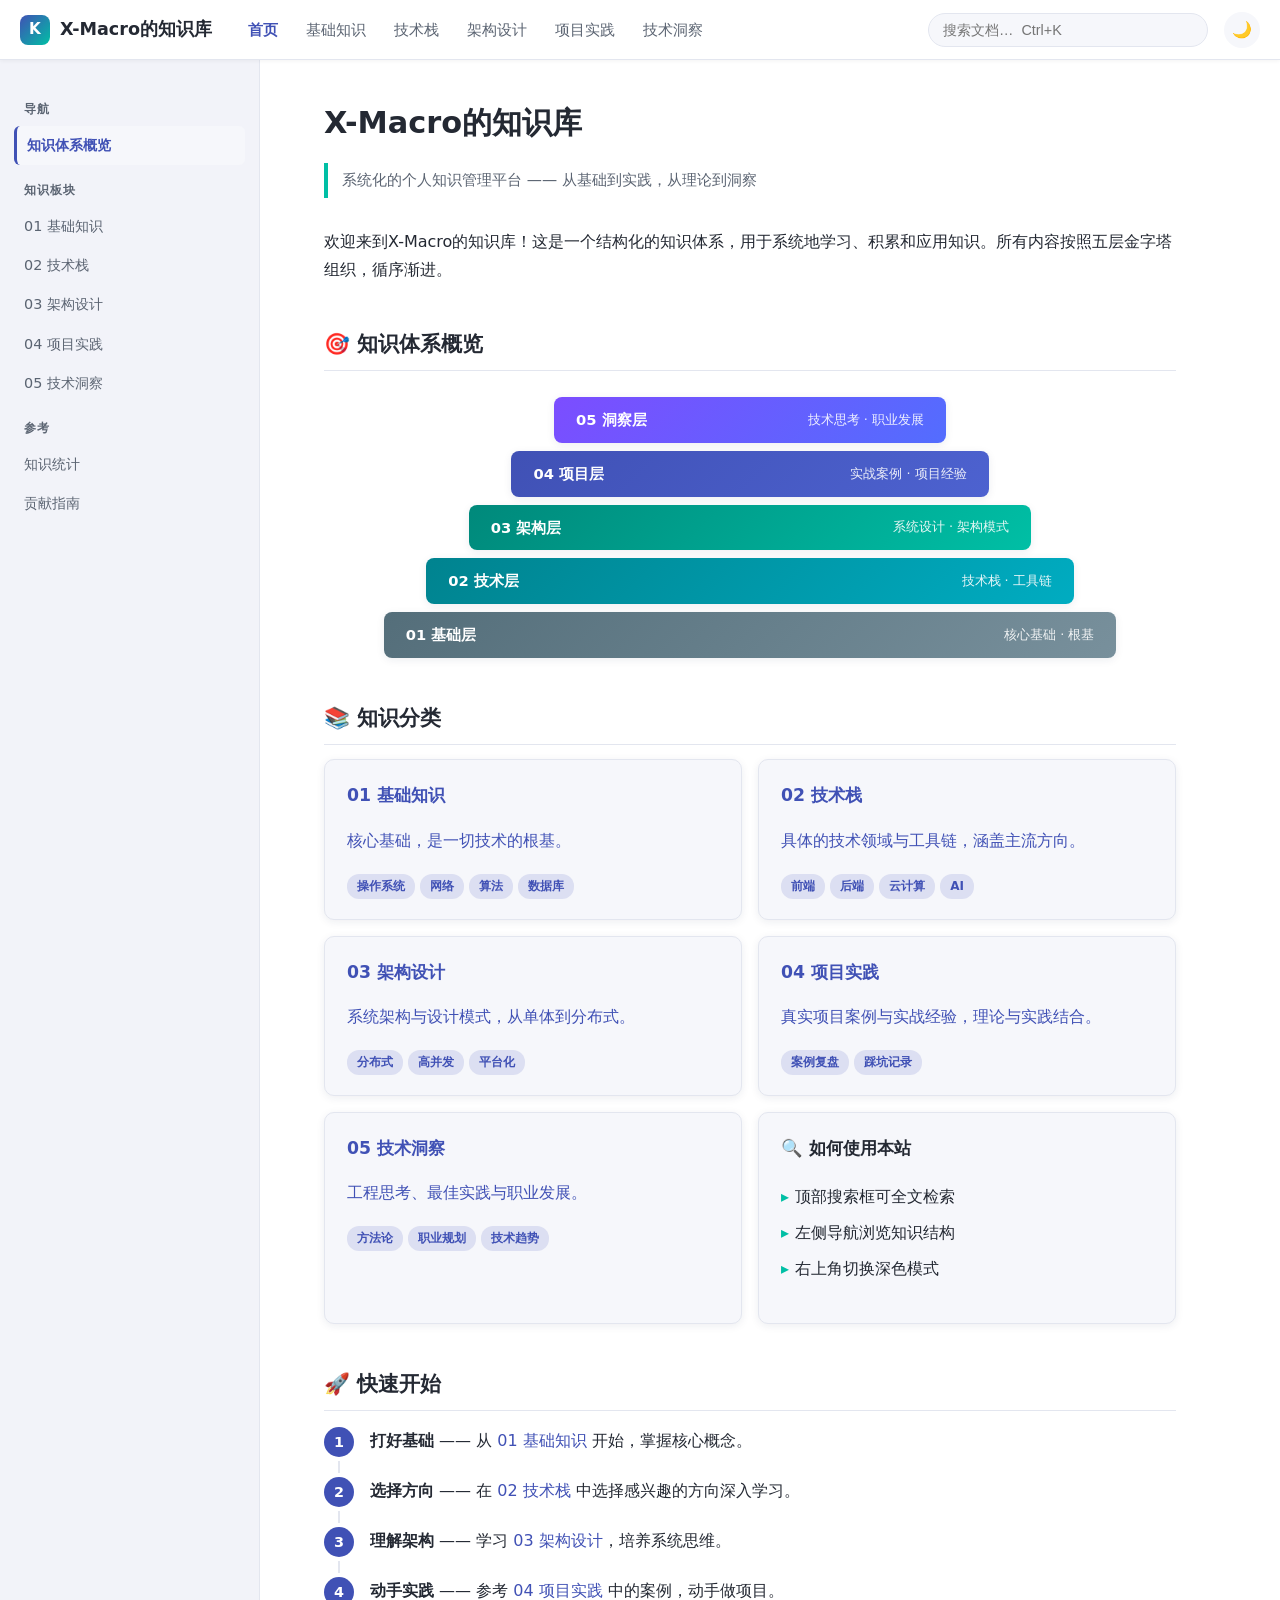
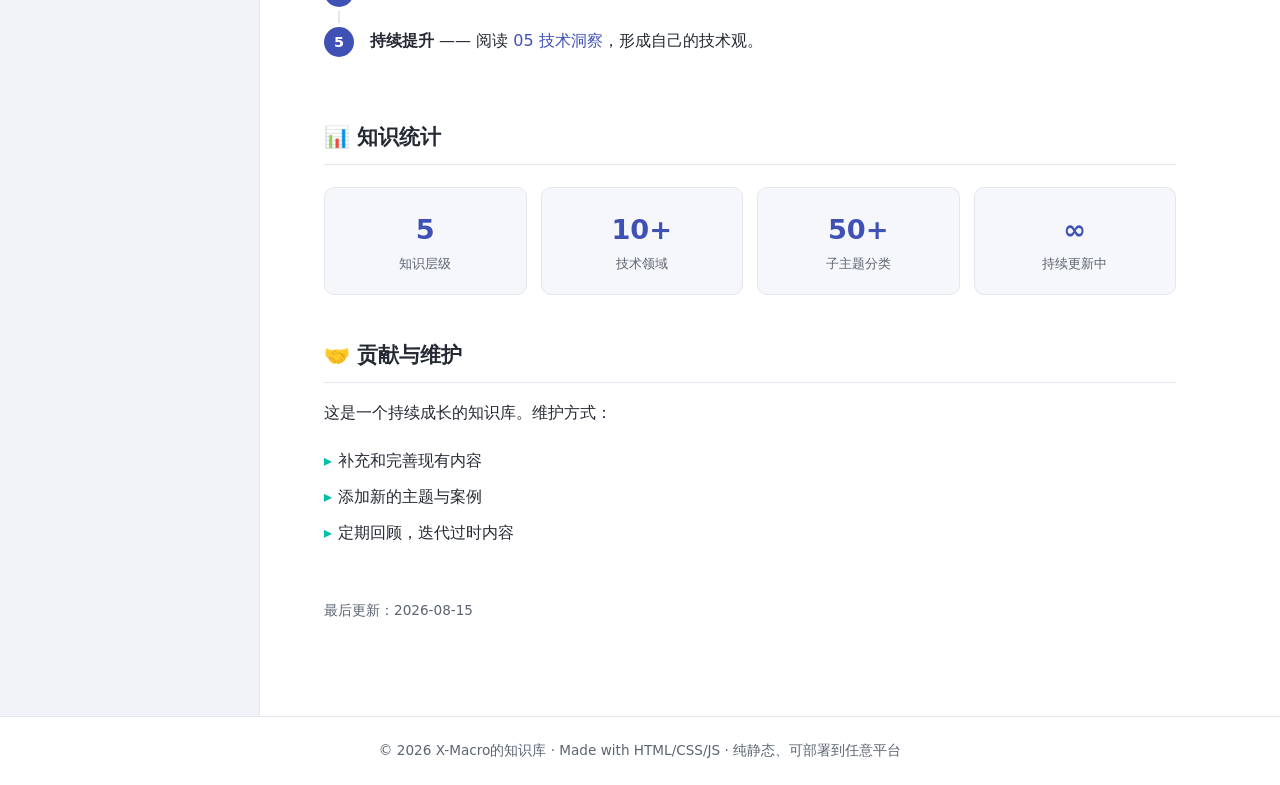
==== index.html @ ec2745c0 "chore: 更新站点名称为“X-Macro的知识库" ====
<!DOCTYPE html>
<html lang="zh-CN">
<head>
  <meta charset="UTF-8">
  <meta name="viewport" content="width=device-width, initial-scale=1.0">
  <title>X-Macro的知识库 · Knowledge OS</title>
  <link rel="stylesheet" href="css/style.css">
</head>
<body>
  <!-- 顶部导航 -->
  <header class="site-header">
    <a class="site-title" href="index.html"><span class="logo">K</span> X-Macro的知识库</a>
    <nav class="top-nav">
      <a href="index.html" class="active">首页</a>
      <a href="01-foundations.html">基础知识</a>
      <a href="02-technologies.html">技术栈</a>
      <a href="03-architecture.html">架构设计</a>
      <a href="04-projects.html">项目实践</a>
      <a href="05-insights.html">技术洞察</a>
    </nav>
    <div class="search-box">
      <input type="text" id="searchInput" placeholder="搜索文档…  Ctrl+K">
      <div class="search-results" id="searchResults"></div>
    </div>
    <button class="theme-toggle" id="themeToggle" onclick="toggleTheme()" title="切换深色模式">🌙</button>
  </header>

  <div class="layout">
    <!-- 左侧导航 -->
    <aside class="sidebar">
      <div class="nav-label">导航</div>
      <a href="index.html" class="active">知识体系概览</a>
      <div class="nav-label">知识板块</div>
      <a href="01-foundations.html">01 基础知识</a>
      <a href="02-technologies.html">02 技术栈</a>
      <a href="03-architecture.html">03 架构设计</a>
      <a href="04-projects.html">04 项目实践</a>
      <a href="05-insights.html">05 技术洞察</a>
      <div class="nav-label">参考</div>
      <a href="#stats">知识统计</a>
      <a href="#contrib">贡献指南</a>
    </aside>

    <!-- 内容区 -->
    <main class="content">
      <h1 class="page-title">X-Macro的知识库</h1>
      <p class="page-sub">系统化的个人知识管理平台 —— 从基础到实践，从理论到洞察</p>

      <p>欢迎来到X-Macro的知识库！这是一个结构化的知识体系，用于系统地学习、积累和应用知识。所有内容按照五层金字塔组织，循序渐进。</p>

      <h2 class="section">🎯 知识体系概览</h2>
      <div class="pyramid">
        <a class="py-1" href="05-insights.html"><span>05 洞察层</span><span class="p-desc">技术思考 · 职业发展</span></a>
        <a class="py-2" href="04-projects.html"><span>04 项目层</span><span class="p-desc">实战案例 · 项目经验</span></a>
        <a class="py-3" href="03-architecture.html"><span>03 架构层</span><span class="p-desc">系统设计 · 架构模式</span></a>
        <a class="py-4" href="02-technologies.html"><span>02 技术层</span><span class="p-desc">技术栈 · 工具链</span></a>
        <a class="py-5" href="01-foundations.html"><span>01 基础层</span><span class="p-desc">核心基础 · 根基</span></a>
      </div>

      <h2 class="section">📚 知识分类</h2>
      <div class="grid cols-2">
        <a class="card card-link" href="01-foundations.html">
          <h3>01 基础知识</h3>
          <p>核心基础，是一切技术的根基。</p>
          <span class="badge">操作系统</span> <span class="badge">网络</span> <span class="badge">算法</span> <span class="badge">数据库</span>
        </a>
        <a class="card card-link" href="02-technologies.html">
          <h3>02 技术栈</h3>
          <p>具体的技术领域与工具链，涵盖主流方向。</p>
          <span class="badge">前端</span> <span class="badge">后端</span> <span class="badge">云计算</span> <span class="badge">AI</span>
        </a>
        <a class="card card-link" href="03-architecture.html">
          <h3>03 架构设计</h3>
          <p>系统架构与设计模式，从单体到分布式。</p>
          <span class="badge">分布式</span> <span class="badge">高并发</span> <span class="badge">平台化</span>
        </a>
        <a class="card card-link" href="04-projects.html">
          <h3>04 项目实践</h3>
          <p>真实项目案例与实战经验，理论与实践结合。</p>
          <span class="badge">案例复盘</span> <span class="badge">踩坑记录</span>
        </a>
        <a class="card card-link" href="05-insights.html">
          <h3>05 技术洞察</h3>
          <p>工程思考、最佳实践与职业发展。</p>
          <span class="badge">方法论</span> <span class="badge">职业规划</span> <span class="badge">技术趋势</span>
        </a>
        <div class="card">
          <h3>🔍 如何使用本站</h3>
          <ul class="feature-list">
            <li>顶部搜索框可全文检索</li>
            <li>左侧导航浏览知识结构</li>
            <li>右上角切换深色模式</li>
          </ul>
        </div>
      </div>

      <h2 class="section">🚀 快速开始</h2>
      <ol class="steps">
        <li><strong>打好基础</strong> —— 从 <a href="01-foundations.html">01 基础知识</a> 开始，掌握核心概念。</li>
        <li><strong>选择方向</strong> —— 在 <a href="02-technologies.html">02 技术栈</a> 中选择感兴趣的方向深入学习。</li>
        <li><strong>理解架构</strong> —— 学习 <a href="03-architecture.html">03 架构设计</a>，培养系统思维。</li>
        <li><strong>动手实践</strong> —— 参考 <a href="04-projects.html">04 项目实践</a> 中的案例，动手做项目。</li>
        <li><strong>持续提升</strong> —— 阅读 <a href="05-insights.html">05 技术洞察</a>，形成自己的技术观。</li>
      </ol>

      <h2 class="section" id="stats">📊 知识统计</h2>
      <div class="stats">
        <div class="stat"><div class="num">5</div><div class="label">知识层级</div></div>
        <div class="stat"><div class="num">10+</div><div class="label">技术领域</div></div>
        <div class="stat"><div class="num">50+</div><div class="label">子主题分类</div></div>
        <div class="stat"><div class="num">∞</div><div class="label">持续更新中</div></div>
      </div>

      <h2 class="section" id="contrib">🤝 贡献与维护</h2>
      <p>这是一个持续成长的知识库。维护方式：</p>
      <ul class="feature-list">
        <li>补充和完善现有内容</li>
        <li>添加新的主题与案例</li>
        <li>定期回顾，迭代过时内容</li>
      </ul>

      <p style="margin-top:48px;color:var(--text-soft);font-size:0.85rem">最后更新：2026-08-15</p>
    </main>
  </div>

  <footer class="site-footer">© 2026 X-Macro的知识库 · Made with HTML/CSS/JS · 纯静态、可部署到任意平台</footer>
  <button class="back-top" id="backTop" onclick="scrollToTop()" title="返回顶部">↑</button>
  <script src="js/main.js"></script>
</body>
</html>
---- css/style.css ----
/* ============ 主题变量 ============ */
:root {
  --primary: #4051b5;
  --primary-light: #4d62d0;
  --accent: #00bfa5;
  --bg: #ffffff;
  --bg-alt: #f6f7fb;
  --bg-code: #eceef7;
  --text: #242933;
  --text-soft: #5b6472;
  --border: #e3e6ef;
  --card-shadow: 0 2px 8px rgba(30, 40, 80, 0.08);
  --header-bg: #ffffff;
  --sidebar-bg: #f2f3f9;
  --radius: 10px;
}

[data-theme="dark"] {
  --primary: #7c8cff;
  --primary-light: #94a1ff;
  --accent: #2ee6c8;
  --bg: #16181d;
  --bg-alt: #1c1f26;
  --bg-code: #242830;
  --text: #e4e7ee;
  --text-soft: #a3abba;
  --border: #2c313c;
  --card-shadow: 0 2px 10px rgba(0, 0, 0, 0.35);
  --header-bg: #1a1d24;
  --sidebar-bg: #14161b;
}

/* ============ 基础 ============ */
* { box-sizing: border-box; }
html { scroll-behavior: smooth; }
body {
  margin: 0;
  font-family: "Segoe UI", "PingFang SC", "Microsoft YaHei", system-ui, sans-serif;
  background: var(--bg);
  color: var(--text);
  line-height: 1.75;
  transition: background 0.25s, color 0.25s;
}
a { color: var(--primary); text-decoration: none; }
a:hover { color: var(--primary-light); }
code {
  font-family: Consolas, "JetBrains Mono", monospace;
  background: var(--bg-code);
  padding: 0.15em 0.4em;
  border-radius: 4px;
  font-size: 0.9em;
}

/* ============ 顶部导航栏 ============ */
.site-header {
  position: sticky;
  top: 0;
  z-index: 100;
  display: flex;
  align-items: center;
  gap: 16px;
  height: 60px;
  padding: 0 20px;
  background: var(--header-bg);
  border-bottom: 1px solid var(--border);
  box-shadow: 0 1px 4px rgba(0,0,0,0.05);
}
.site-title {
  display: flex;
  align-items: center;
  gap: 10px;
  font-weight: 700;
  font-size: 1.1rem;
  color: var(--text);
  white-space: nowrap;
}
.site-title .logo {
  width: 30px; height: 30px;
  display: grid; place-items: center;
  border-radius: 8px;
  background: linear-gradient(135deg, var(--primary), var(--accent));
  color: #fff; font-size: 0.95rem;
}
.top-nav { display: flex; gap: 4px; margin-left: 8px; overflow-x: auto; }
.top-nav a {
  padding: 6px 12px;
  border-radius: 6px;
  color: var(--text-soft);
  font-size: 0.92rem;
  white-space: nowrap;
}
.top-nav a:hover { background: var(--bg-alt); color: var(--text); }
.top-nav a.active { color: var(--primary); font-weight: 600; }

/* 搜索 */
.search-box { position: relative; margin-left: auto; width: min(280px, 32vw); }
.search-box input {
  width: 100%;
  padding: 8px 14px;
  border-radius: 20px;
  border: 1px solid var(--border);
  background: var(--bg-alt);
  color: var(--text);
  font-size: 0.9rem;
  outline: none;
  transition: border 0.2s;
}
.search-box input:focus { border-color: var(--primary); }
.search-results {
  position: absolute;
  top: calc(100% + 6px);
  right: 0;
  width: 130%;
  max-height: 320px;
  overflow-y: auto;
  background: var(--header-bg);
  border: 1px solid var(--border);
  border-radius: var(--radius);
  box-shadow: var(--card-shadow);
  display: none;
  z-index: 200;
}
.search-results.show { display: block; }
.search-results a {
  display: block;
  padding: 9px 14px;
  color: var(--text);
  font-size: 0.9rem;
  border-bottom: 1px solid var(--border);
}
.search-results a:last-child { border-bottom: none; }
.search-results a:hover { background: var(--bg-alt); }
.search-results .sr-desc { display: block; color: var(--text-soft); font-size: 0.8rem; }

/* 主题切换 */
.theme-toggle {
  border: none;
  background: var(--bg-alt);
  color: var(--text);
  width: 36px; height: 36px;
  border-radius: 50%;
  cursor: pointer;
  font-size: 1rem;
  flex: none;
  transition: transform 0.2s;
}
.theme-toggle:hover { transform: rotate(20deg); }

/* ============ 布局 ============ */
.layout { display: flex; min-height: calc(100vh - 60px); }
.sidebar {
  width: 260px;
  flex: none;
  padding: 24px 14px;
  background: var(--sidebar-bg);
  border-right: 1px solid var(--border);
  font-size: 0.9rem;
}
.sidebar .nav-label {
  font-weight: 700;
  color: var(--text-soft);
  font-size: 0.78rem;
  text-transform: uppercase;
  letter-spacing: 0.08em;
  padding: 14px 10px 6px;
}
.sidebar a {
  display: block;
  padding: 7px 10px;
  border-radius: 6px;
  color: var(--text-soft);
}
.sidebar a:hover { background: var(--bg-alt); color: var(--text); }
.sidebar a.active {
  color: var(--primary);
  background: var(--bg-alt);
  font-weight: 600;
  border-left: 3px solid var(--primary);
}
.content {
  flex: 1;
  min-width: 0;
  padding: 36px clamp(20px, 5vw, 64px) 80px;
  max-width: 980px;
}

/* ============ 内容元素 ============ */
.page-title { font-size: 1.9rem; margin: 0 0 6px; }
.page-sub {
  color: var(--text-soft);
  font-size: 0.95rem;
  border-left: 4px solid var(--accent);
  padding: 4px 0 4px 14px;
  margin: 14px 0 30px;
}
h2.section {
  font-size: 1.3rem;
  margin: 42px 0 14px;
  padding-bottom: 8px;
  border-bottom: 1px solid var(--border);
}
h3 { font-size: 1.08rem; margin: 26px 0 10px; }
.card {
  background: var(--bg-alt);
  border: 1px solid var(--border);
  border-radius: var(--radius);
  padding: 20px 22px;
  box-shadow: var(--card-shadow);
}
.card h3 { margin-top: 0; }
.card-link { display: block; transition: transform 0.15s, border-color 0.15s; }
.card-link:hover { transform: translateY(-3px); border-color: var(--primary); }

.grid { display: grid; gap: 16px; }
.grid.cols-2 { grid-template-columns: repeat(auto-fill, minmax(280px, 1fr)); }
.grid.cols-3 { grid-template-columns: repeat(auto-fill, minmax(220px, 1fr)); }

.badge {
  display: inline-block;
  padding: 2px 10px;
  border-radius: 12px;
  font-size: 0.75rem;
  font-weight: 600;
  background: color-mix(in srgb, var(--primary) 14%, transparent);
  color: var(--primary);
}
.badge.green { background: rgba(0, 200, 83, 0.14); color: #00a152; }
.badge.yellow { background: rgba(255, 196, 0, 0.16); color: #b28704; }
.badge.red { background: rgba(233, 60, 60, 0.13); color: #d32f2f; }

ul.feature-list { padding-left: 0; list-style: none; }
ul.feature-list li { padding: 4px 0; }
ul.feature-list li::before { content: "▸ "; color: var(--accent); font-weight: 700; }

/* 金字塔 */
.pyramid { display: flex; flex-direction: column; align-items: center; gap: 8px; margin: 26px 0; }
.pyramid a {
  display: flex;
  align-items: center;
  justify-content: space-between;
  gap: 18px;
  padding: 10px 22px;
  color: #fff;
  border-radius: 8px;
  font-weight: 600;
  font-size: 0.92rem;
  box-shadow: var(--card-shadow);
  transition: transform 0.15s, filter 0.15s;
}
.pyramid a:hover { transform: scale(1.03); color: #fff; filter: brightness(1.08); }
.pyramid a .p-desc { font-weight: 400; font-size: 0.8rem; opacity: 0.9; }
.py-1 { width: 46%; background: linear-gradient(135deg, #7c4dff, #536dfe); }
.py-2 { width: 56%; background: linear-gradient(135deg, #4051b5, #4d62d0); }
.py-3 { width: 66%; background: linear-gradient(135deg, #00897b, #00bfa5); }
.py-4 { width: 76%; background: linear-gradient(135deg, #00838f, #00acc1); }
.py-5 { width: 86%; background: linear-gradient(135deg, #546e7a, #78909c); }

/* 统计 */
.stats { display: grid; grid-template-columns: repeat(auto-fit, minmax(140px, 1fr)); gap: 14px; margin: 22px 0; }
.stat {
  text-align: center;
  padding: 18px 10px;
  border-radius: var(--radius);
  background: var(--bg-alt);
  border: 1px solid var(--border);
}
.stat .num { font-size: 1.7rem; font-weight: 800; color: var(--primary); }
.stat .label { font-size: 0.82rem; color: var(--text-soft); }

/* 步骤 */
.steps { counter-reset: step; padding-left: 0; list-style: none; }
.steps li {
  counter-increment: step;
  position: relative;
  padding: 0 0 22px 46px;
}
.steps li::before {
  content: counter(step);
  position: absolute; left: 0; top: 0;
  width: 30px; height: 30px;
  display: grid; place-items: center;
  border-radius: 50%;
  background: var(--primary);
  color: #fff;
  font-weight: 700;
  font-size: 0.9rem;
}
.steps li::after {
  content: "";
  position: absolute; left: 14px; top: 34px; bottom: 4px;
  width: 2px; background: var(--border);
}
.steps li:last-child::after { display: none; }

/* 表格 */
table { width: 100%; border-collapse: collapse; font-size: 0.9rem; }
th, td { padding: 10px 12px; border: 1px solid var(--border); text-align: left; }
th { background: var(--bg-alt); }

/* 页脚 */
.site-footer {
  border-top: 1px solid var(--border);
  padding: 22px;
  text-align: center;
  color: var(--text-soft);
  font-size: 0.85rem;
}

/* 返回顶部 */
.back-top {
  position: fixed;
  right: 22px; bottom: 26px;
  width: 42px; height: 42px;
  border: none;
  border-radius: 50%;
  background: var(--primary);
  color: #fff;
  font-size: 1.1rem;
  cursor: pointer;
  box-shadow: var(--card-shadow);
  opacity: 0;
  pointer-events: none;
  transition: opacity 0.25s;
  z-index: 90;
}
.back-top.show { opacity: 1; pointer-events: auto; }

/* 响应式 */
@media (max-width: 900px) {
  .sidebar { display: none; }
  .search-box { width: 160px; }
  .top-nav { display: none; }
  .page-title { font-size: 1.5rem; }
}
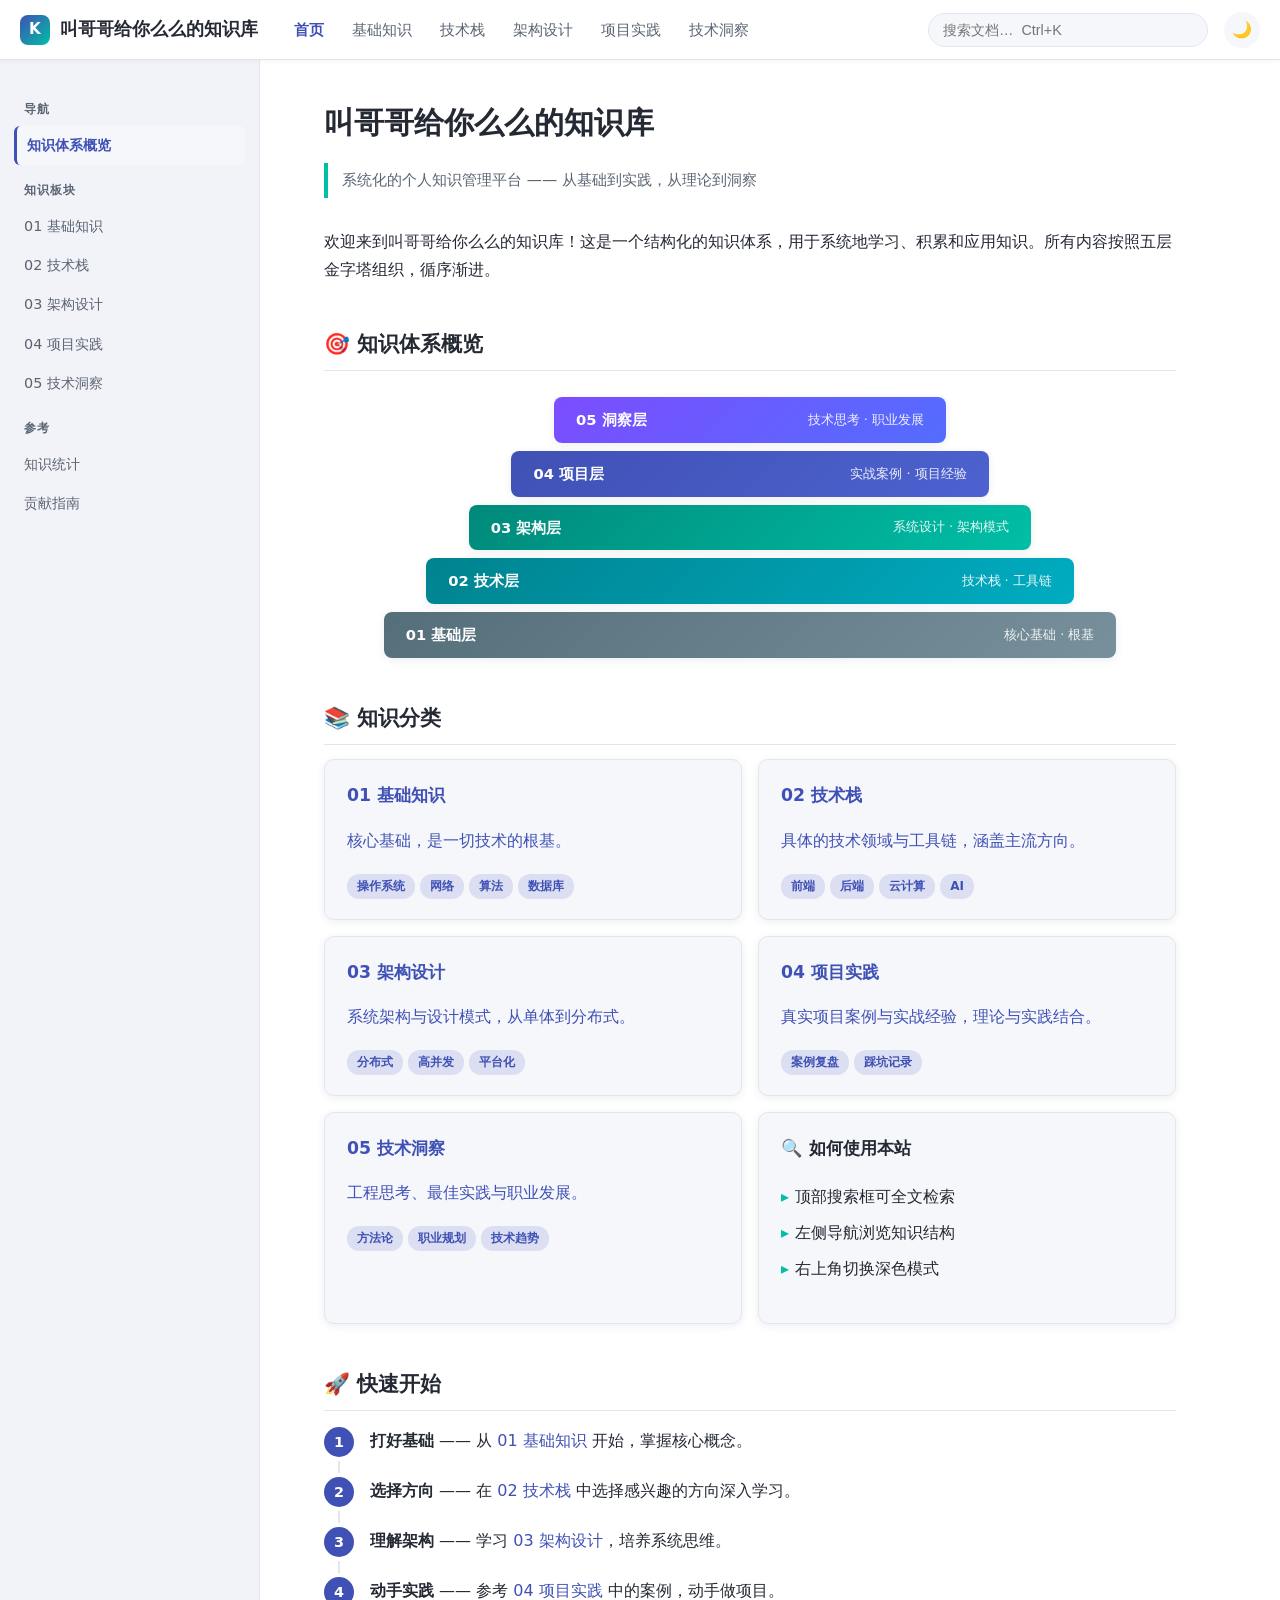
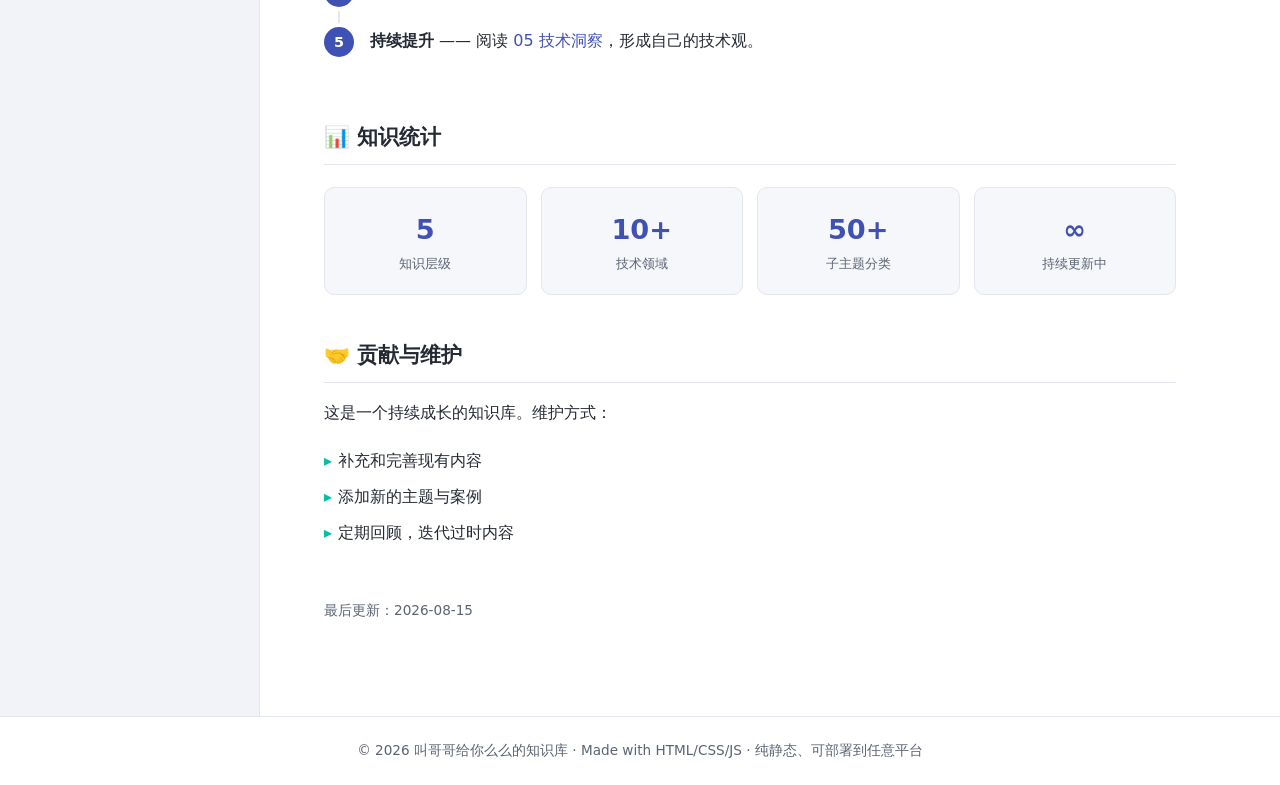
==== commit 413752b1: "docs: 统一全站名称为「叫哥哥给你么么的知识库」" ====
--- a/index.html
+++ b/index.html
@@ -3,13 +3,13 @@
 <head>
   <meta charset="UTF-8">
   <meta name="viewport" content="width=device-width, initial-scale=1.0">
-  <title>X-Macro的知识库 · Knowledge OS</title>
+  <title>叫哥哥给你么么的知识库 · Knowledge OS</title>
   <link rel="stylesheet" href="css/style.css">
 </head>
 <body>
   <!-- 顶部导航 -->
   <header class="site-header">
-    <a class="site-title" href="index.html"><span class="logo">K</span> X-Macro的知识库</a>
+    <a class="site-title" href="index.html"><span class="logo">K</span> 叫哥哥给你么么的知识库</a>
     <nav class="top-nav">
       <a href="index.html" class="active">首页</a>
       <a href="01-foundations.html">基础知识</a>
@@ -43,10 +43,10 @@
 
     <!-- 内容区 -->
     <main class="content">
-      <h1 class="page-title">X-Macro的知识库</h1>
+      <h1 class="page-title">叫哥哥给你么么的知识库</h1>
       <p class="page-sub">系统化的个人知识管理平台 —— 从基础到实践，从理论到洞察</p>
 
-      <p>欢迎来到X-Macro的知识库！这是一个结构化的知识体系，用于系统地学习、积累和应用知识。所有内容按照五层金字塔组织，循序渐进。</p>
+      <p>欢迎来到叫哥哥给你么么的知识库！这是一个结构化的知识体系，用于系统地学习、积累和应用知识。所有内容按照五层金字塔组织，循序渐进。</p>
 
       <h2 class="section">🎯 知识体系概览</h2>
       <div class="pyramid">
@@ -123,7 +123,7 @@
     </main>
   </div>
 
-  <footer class="site-footer">© 2026 X-Macro的知识库 · Made with HTML/CSS/JS · 纯静态、可部署到任意平台</footer>
+  <footer class="site-footer">© 2026 叫哥哥给你么么的知识库 · Made with HTML/CSS/JS · 纯静态、可部署到任意平台</footer>
   <button class="back-top" id="backTop" onclick="scrollToTop()" title="返回顶部">↑</button>
   <script src="js/main.js"></script>
 </body>
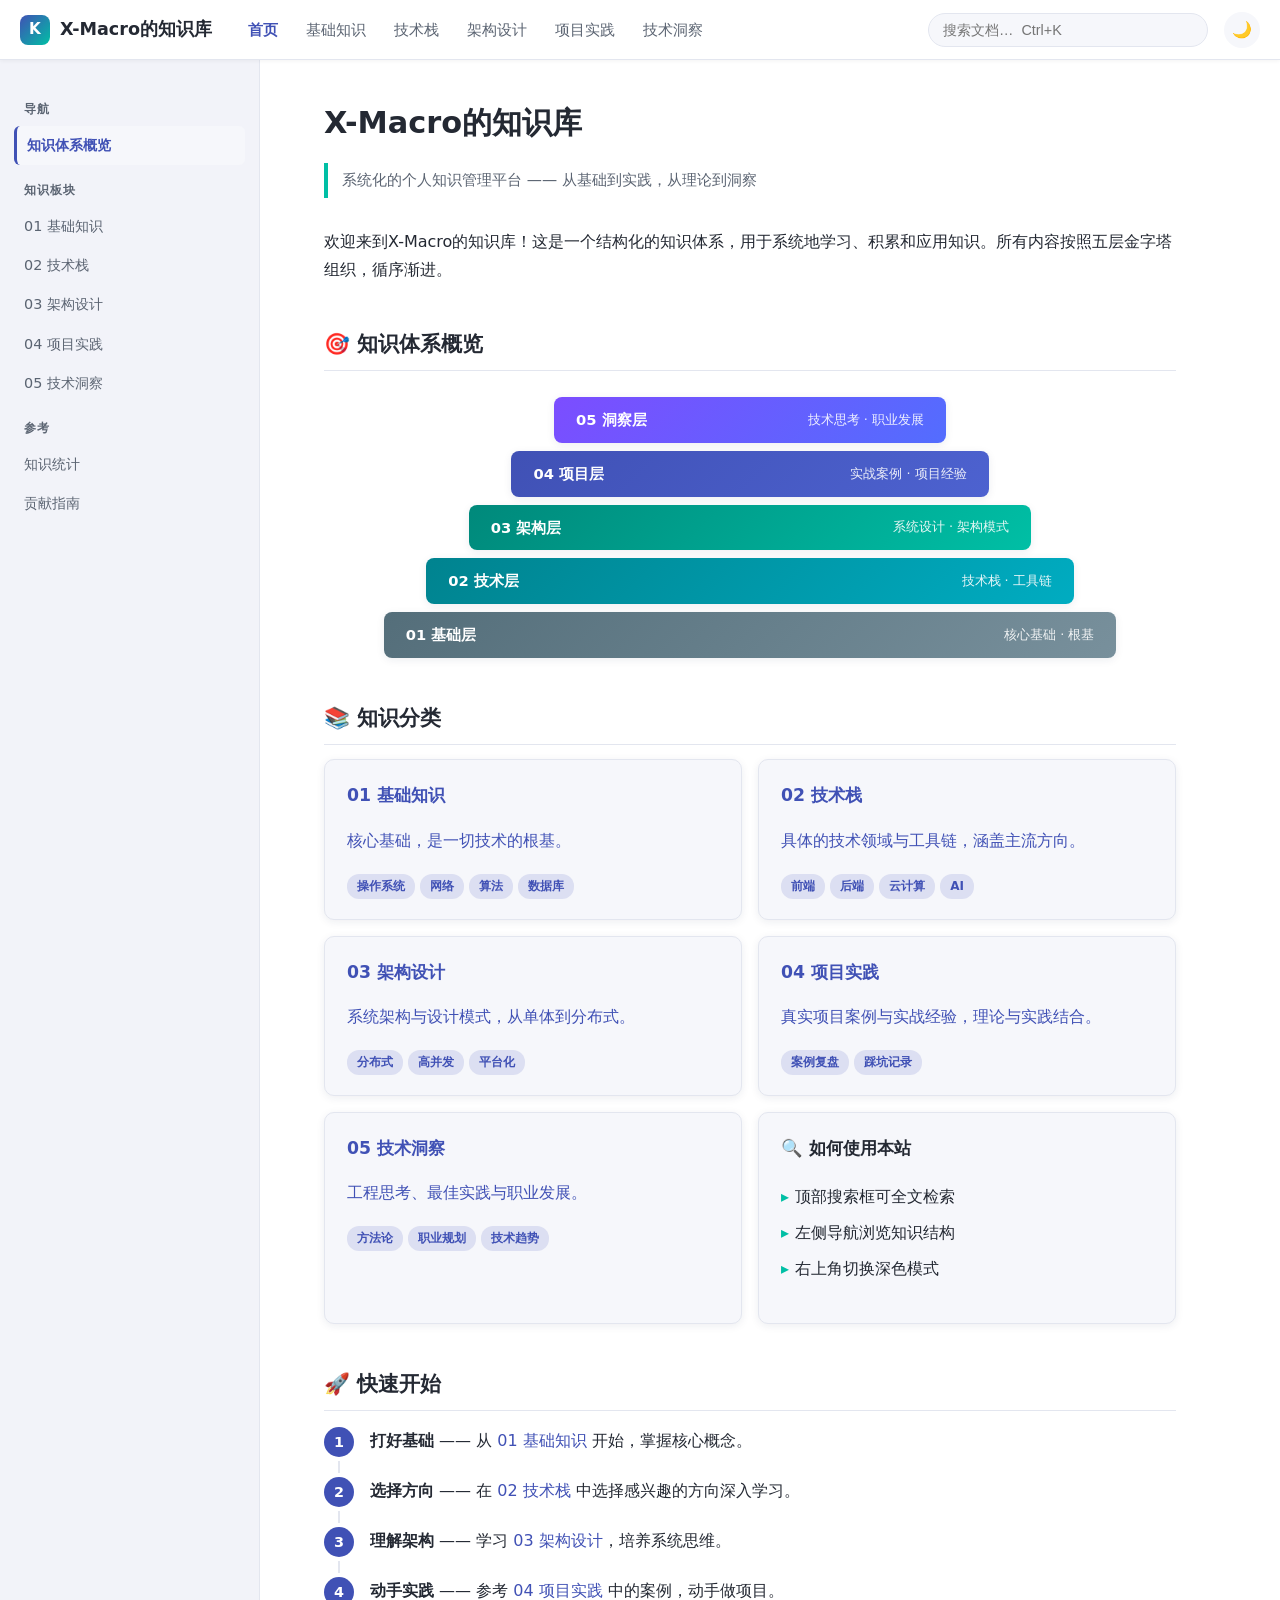
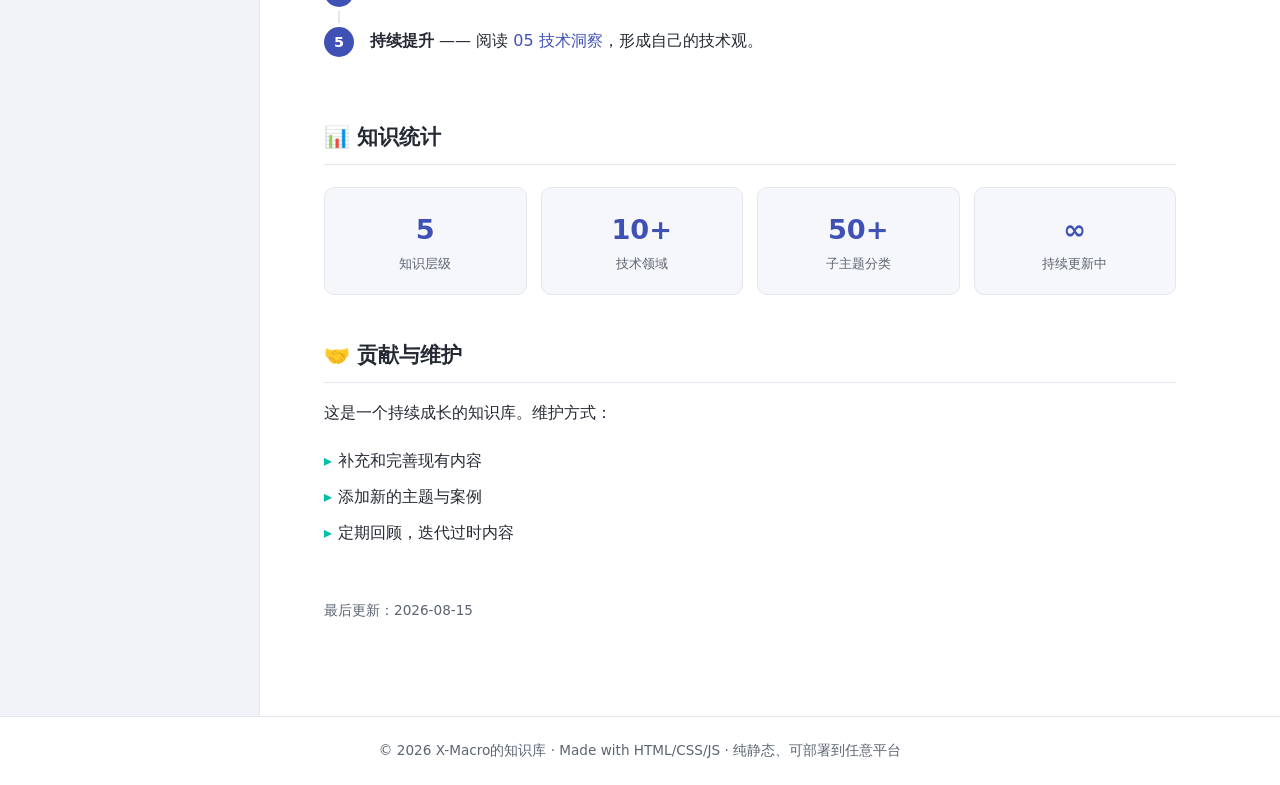
==== commit b61b7dd7: "docs: 全站统一名称为 X-Macro的知识库（含各板块页标题/页脚）" ====
--- a/index.html
+++ b/index.html
@@ -3,13 +3,13 @@
 <head>
   <meta charset="UTF-8">
   <meta name="viewport" content="width=device-width, initial-scale=1.0">
-  <title>叫哥哥给你么么的知识库 · Knowledge OS</title>
+  <title>X-Macro的知识库 · Knowledge OS</title>
   <link rel="stylesheet" href="css/style.css">
 </head>
 <body>
   <!-- 顶部导航 -->
   <header class="site-header">
-    <a class="site-title" href="index.html"><span class="logo">K</span> 叫哥哥给你么么的知识库</a>
+    <a class="site-title" href="index.html"><span class="logo">K</span> X-Macro的知识库</a>
     <nav class="top-nav">
       <a href="index.html" class="active">首页</a>
       <a href="01-foundations.html">基础知识</a>
@@ -43,10 +43,10 @@
 
     <!-- 内容区 -->
     <main class="content">
-      <h1 class="page-title">叫哥哥给你么么的知识库</h1>
+      <h1 class="page-title">X-Macro的知识库</h1>
       <p class="page-sub">系统化的个人知识管理平台 —— 从基础到实践，从理论到洞察</p>
 
-      <p>欢迎来到叫哥哥给你么么的知识库！这是一个结构化的知识体系，用于系统地学习、积累和应用知识。所有内容按照五层金字塔组织，循序渐进。</p>
+      <p>欢迎来到X-Macro的知识库！这是一个结构化的知识体系，用于系统地学习、积累和应用知识。所有内容按照五层金字塔组织，循序渐进。</p>
 
       <h2 class="section">🎯 知识体系概览</h2>
       <div class="pyramid">
@@ -123,7 +123,7 @@
     </main>
   </div>
 
-  <footer class="site-footer">© 2026 叫哥哥给你么么的知识库 · Made with HTML/CSS/JS · 纯静态、可部署到任意平台</footer>
+  <footer class="site-footer">© 2026 X-Macro的知识库 · Made with HTML/CSS/JS · 纯静态、可部署到任意平台</footer>
   <button class="back-top" id="backTop" onclick="scrollToTop()" title="返回顶部">↑</button>
   <script src="js/main.js"></script>
 </body>
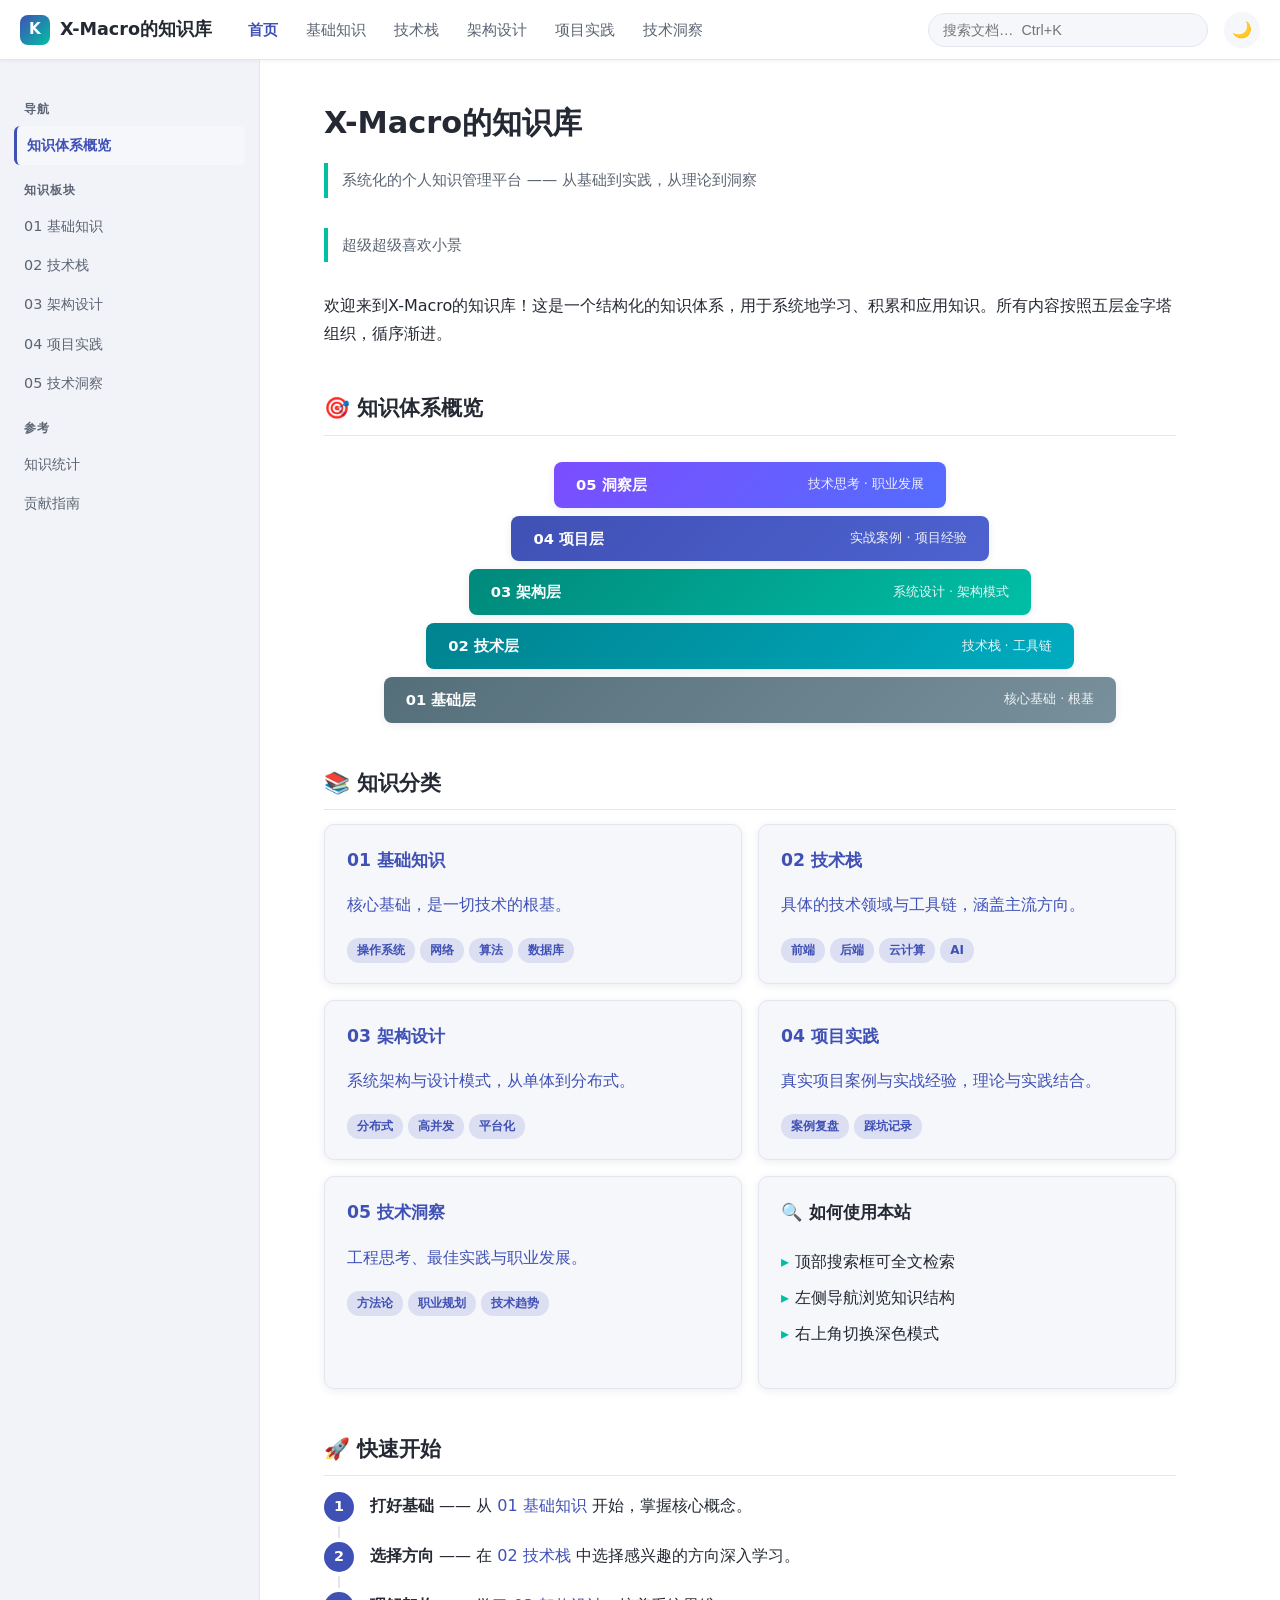
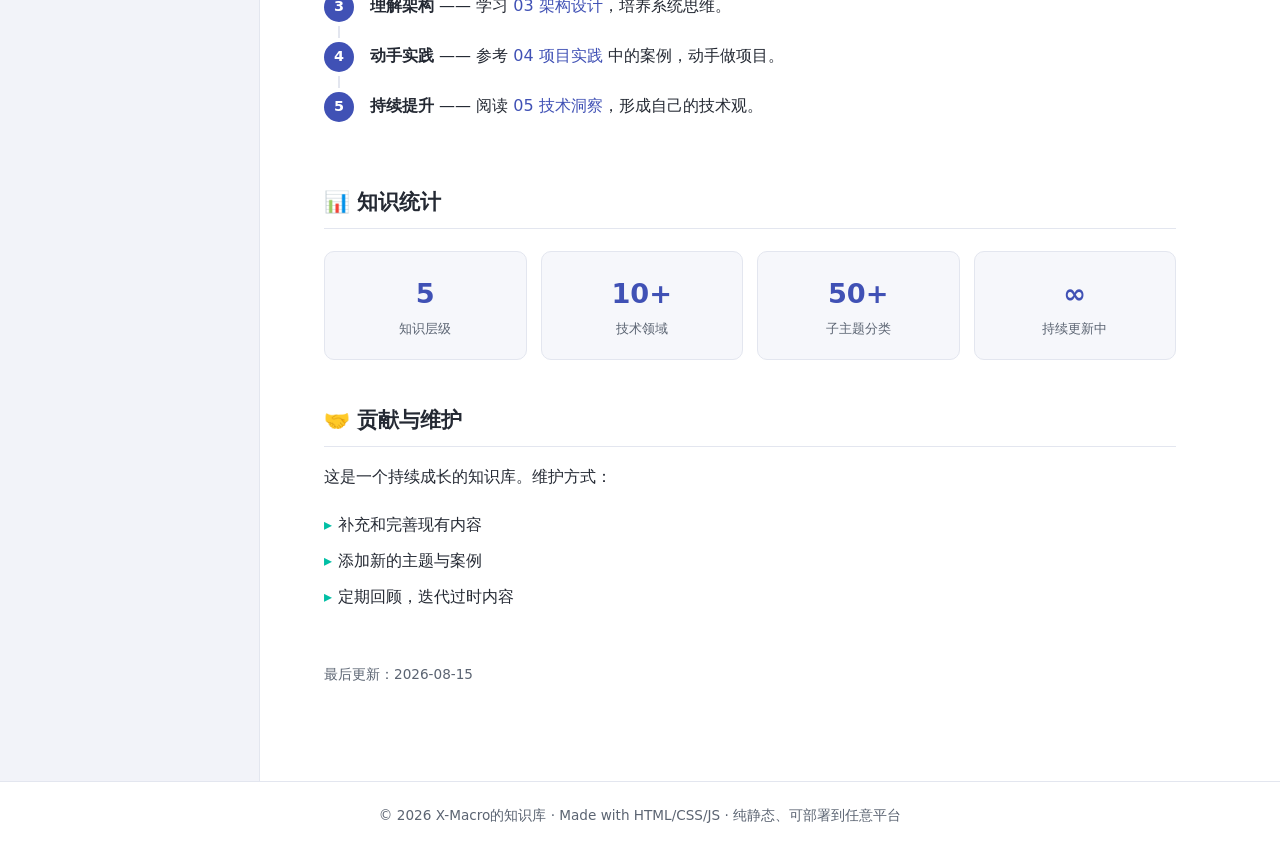
==== commit 4fca3af1: "docs(index): 更新首页副标题 添加“超级超级喜欢小景”到首页副标题区域" ====
--- a/index.html
+++ b/index.html
@@ -45,6 +45,7 @@
     <main class="content">
       <h1 class="page-title">X-Macro的知识库</h1>
       <p class="page-sub">系统化的个人知识管理平台 —— 从基础到实践，从理论到洞察</p>
+      <p class="page-sub">超级超级喜欢小景</p>
 
       <p>欢迎来到X-Macro的知识库！这是一个结构化的知识体系，用于系统地学习、积累和应用知识。所有内容按照五层金字塔组织，循序渐进。</p>
 
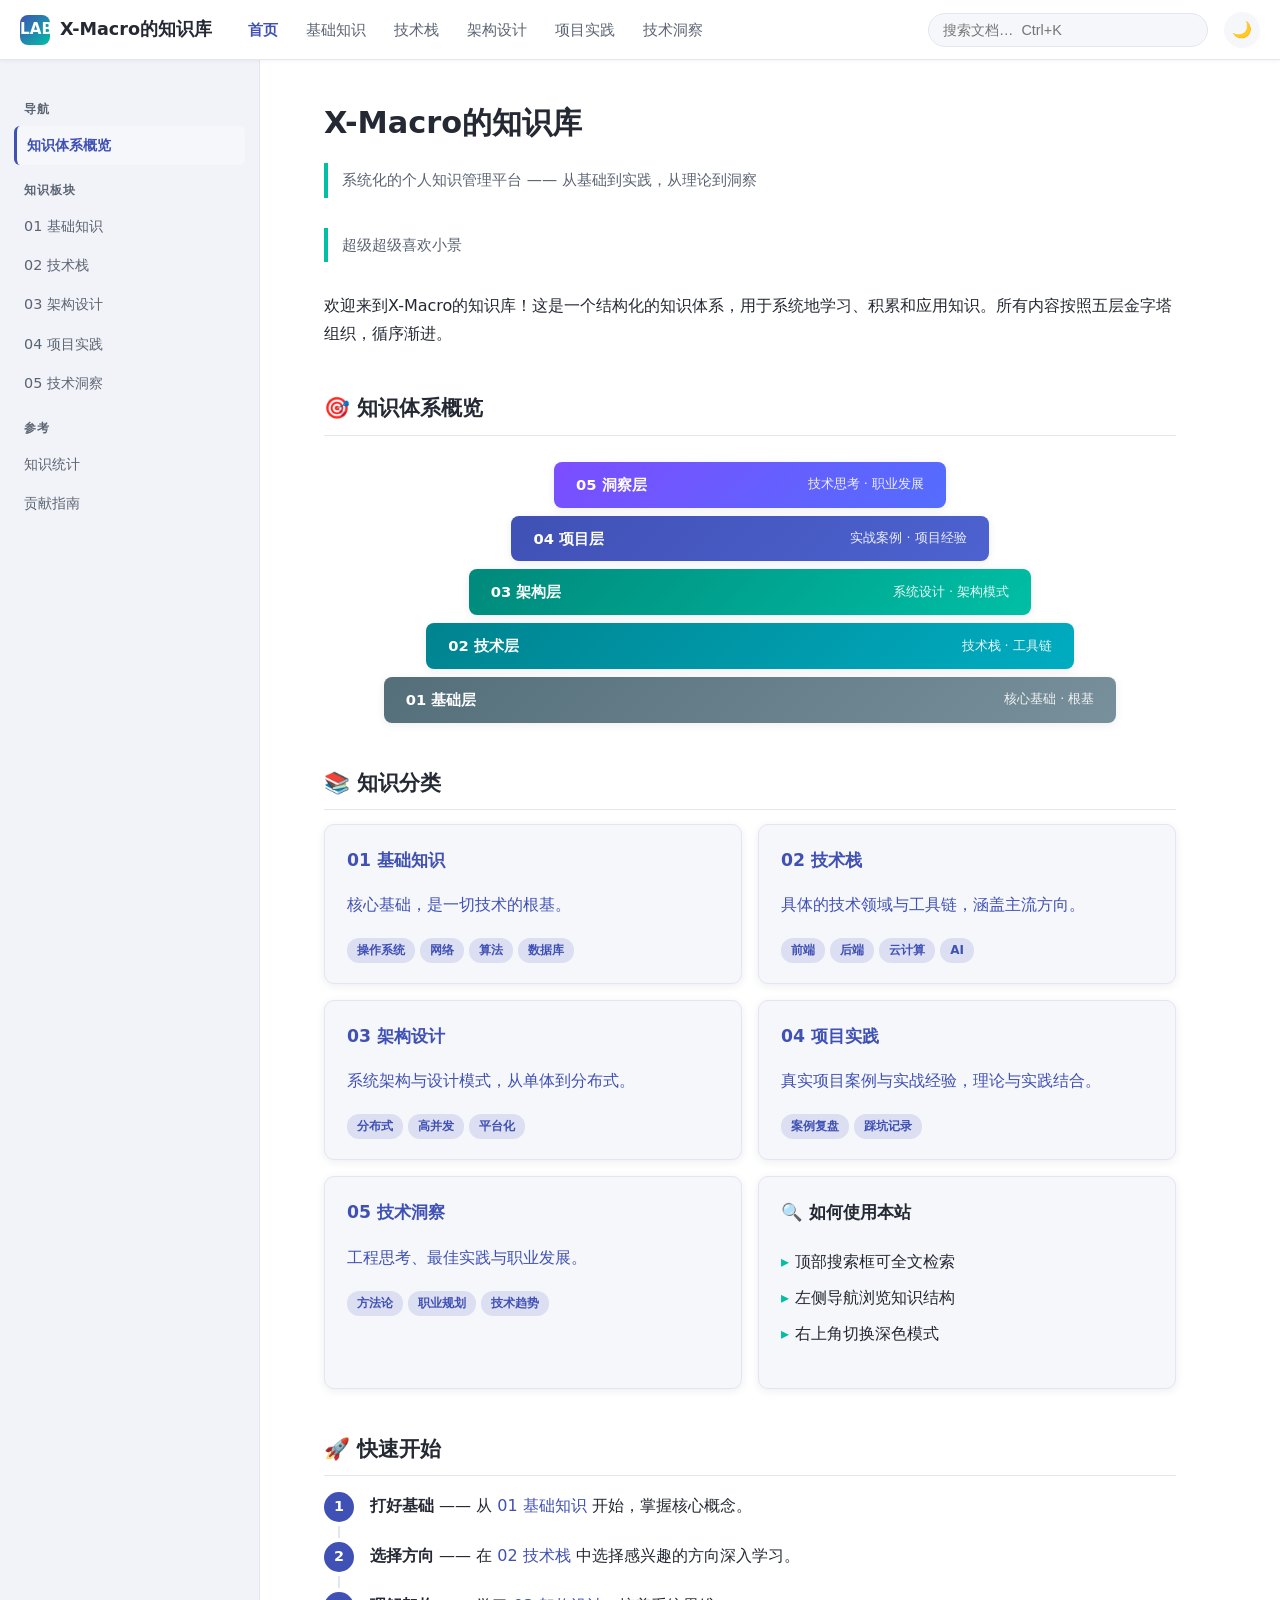
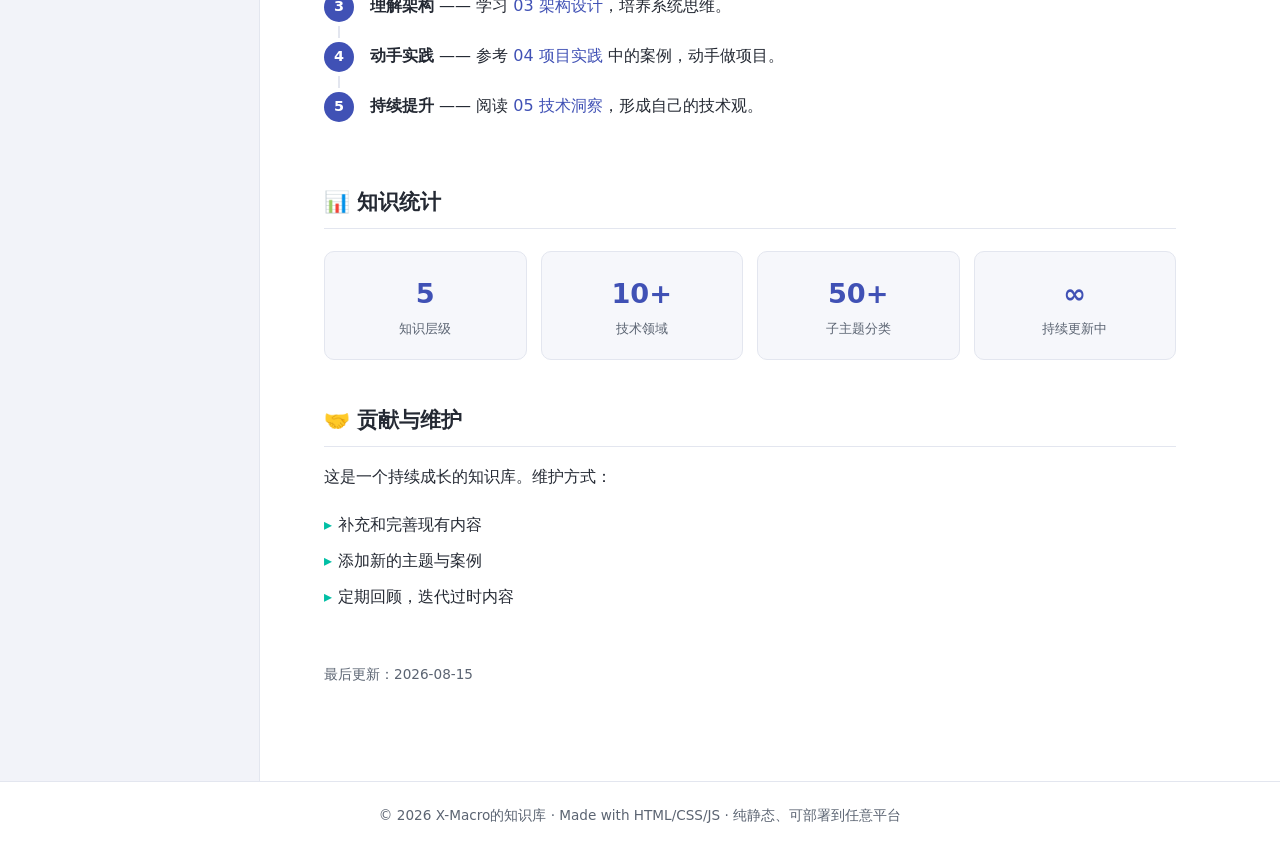
==== commit 5b0c2940: "chore: 更新网站标题中的 logo 文字为 “LAB" ====
--- a/index.html
+++ b/index.html
@@ -9,7 +9,7 @@
 <body>
   <!-- 顶部导航 -->
   <header class="site-header">
-    <a class="site-title" href="index.html"><span class="logo">K</span> X-Macro的知识库</a>
+    <a class="site-title" href="index.html"><span class="logo">LAB</span> X-Macro的知识库</a>
     <nav class="top-nav">
       <a href="index.html" class="active">首页</a>
       <a href="01-foundations.html">基础知识</a>
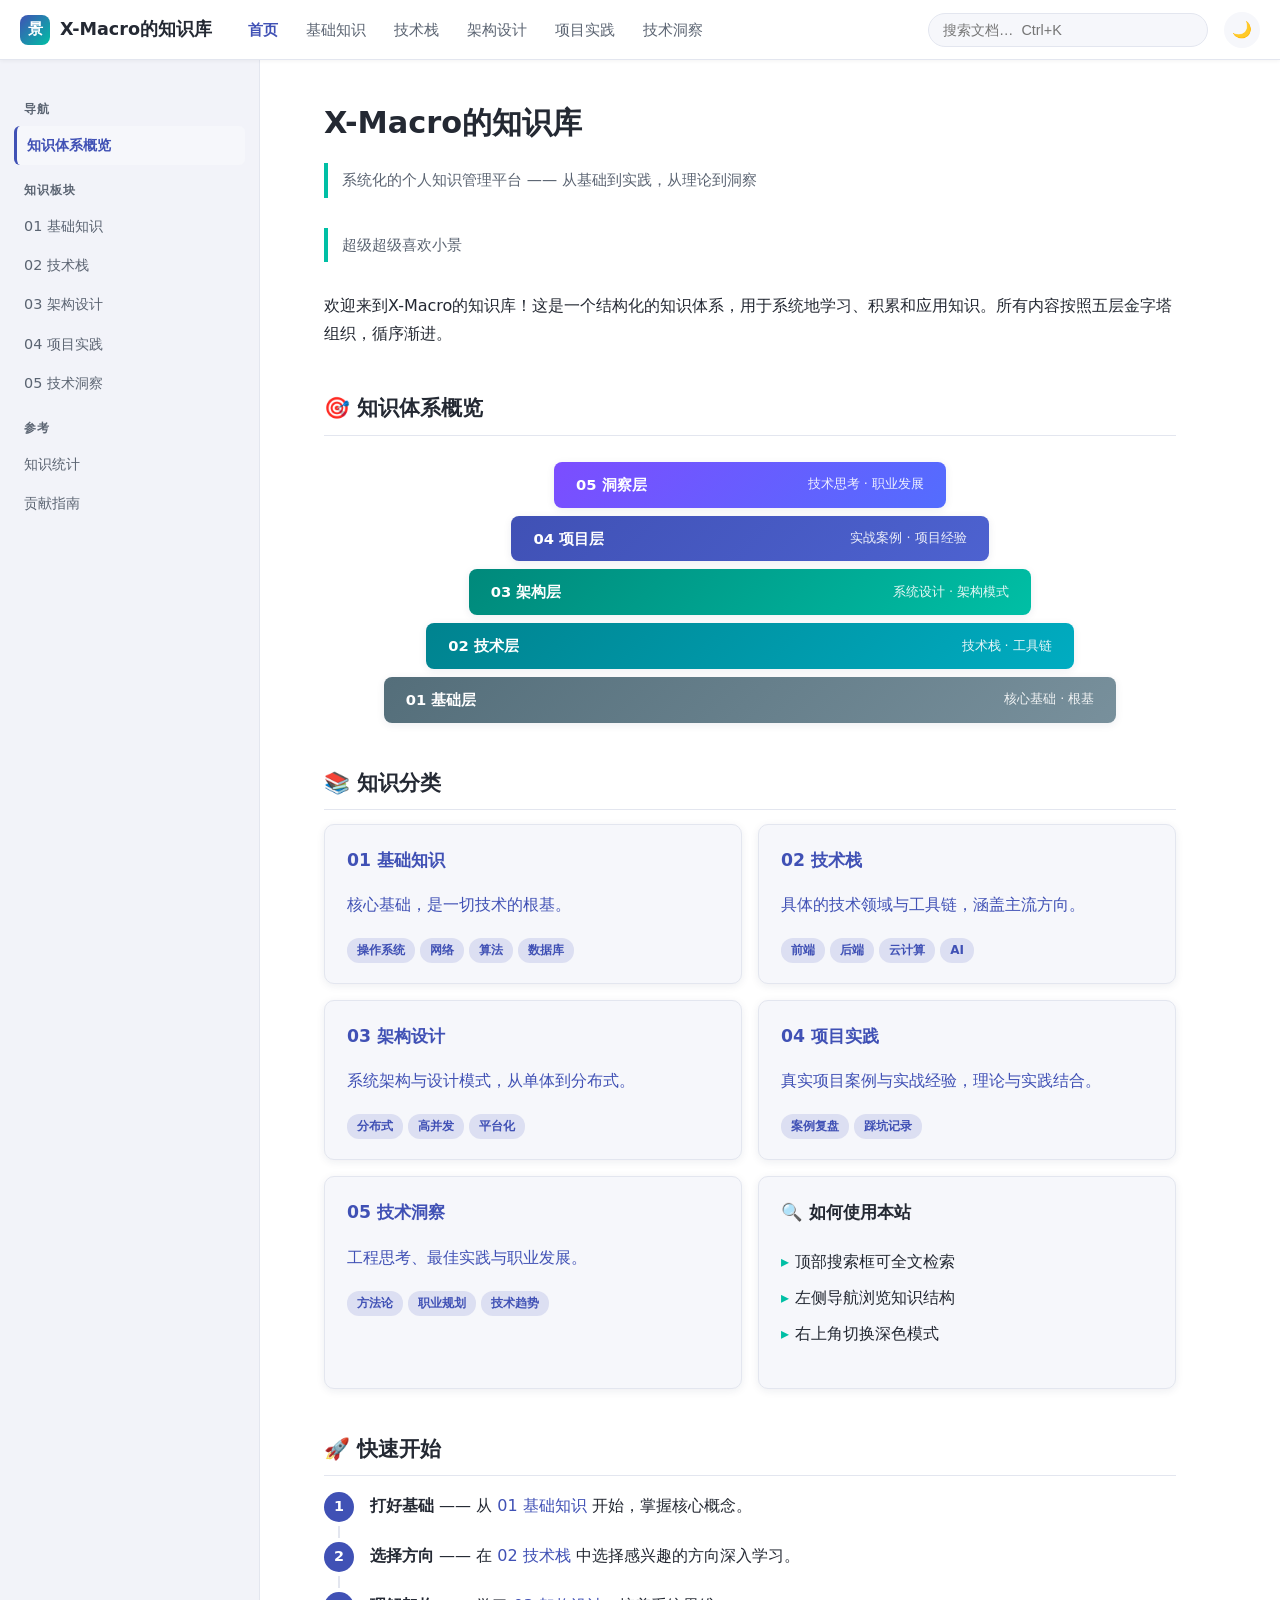
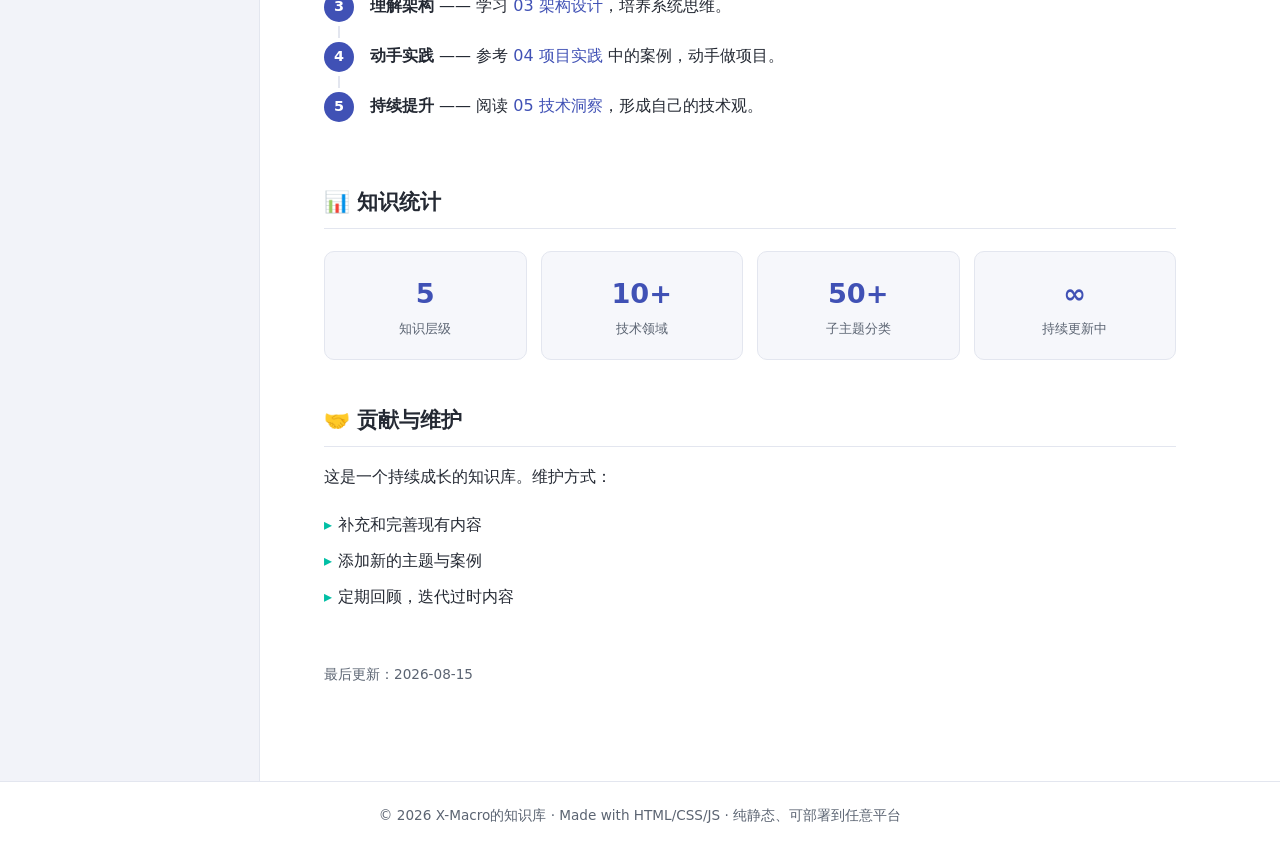
==== commit 2c879d7a: "fix: 更新站点logo文字" ====
--- a/index.html
+++ b/index.html
@@ -9,7 +9,7 @@
 <body>
   <!-- 顶部导航 -->
   <header class="site-header">
-    <a class="site-title" href="index.html"><span class="logo">LAB</span> X-Macro的知识库</a>
+    <a class="site-title" href="index.html"><span class="logo">景</span> X-Macro的知识库</a>
     <nav class="top-nav">
       <a href="index.html" class="active">首页</a>
       <a href="01-foundations.html">基础知识</a>
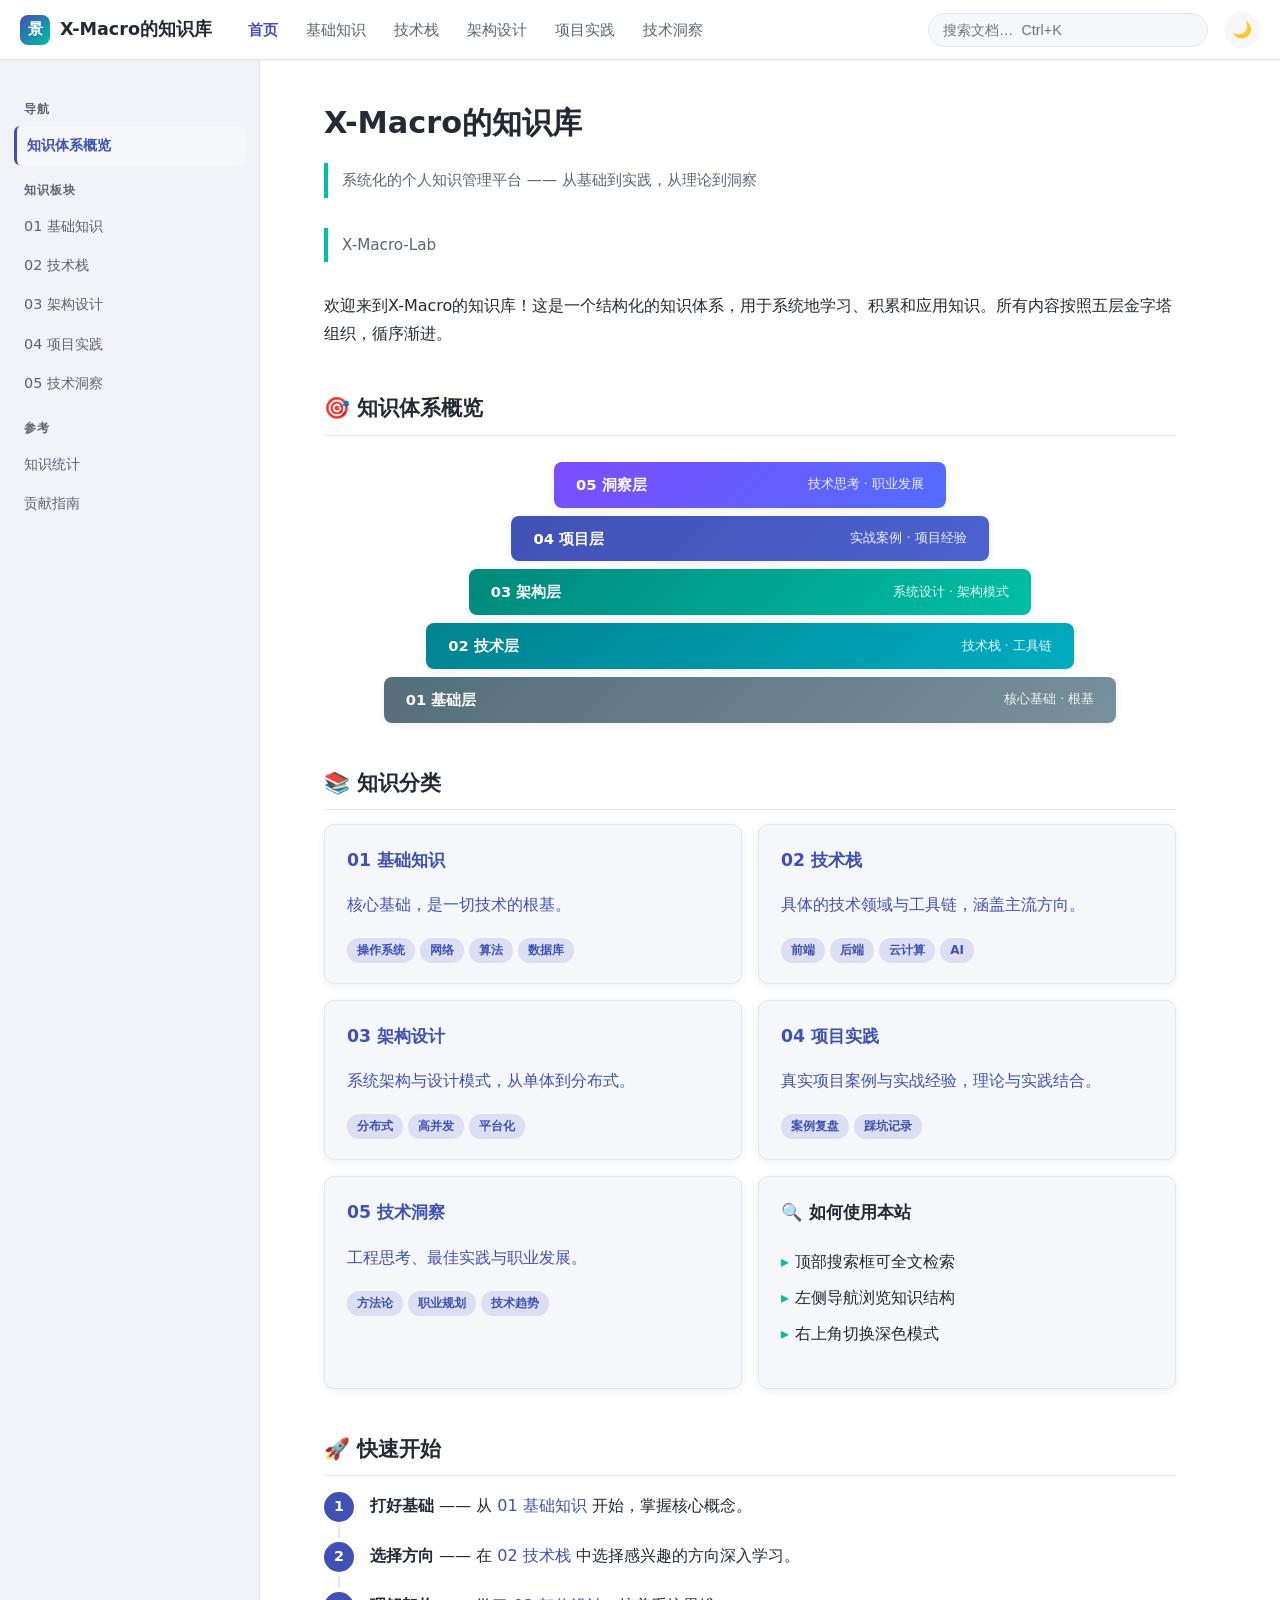
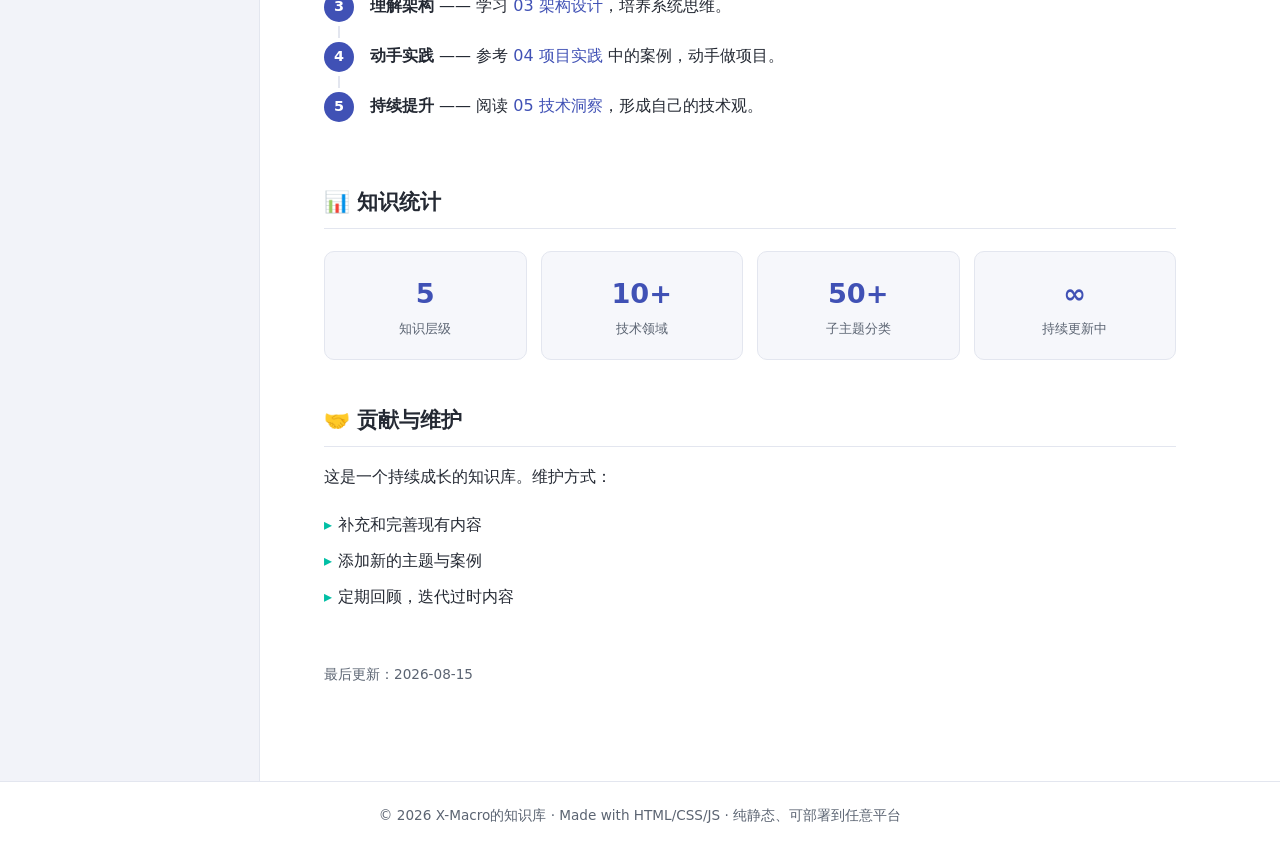
==== commit 73929035: "docs: 更新页面副标题 将 "超级超级喜欢小景" 改为 "X-Macro-Lab" ====
--- a/index.html
+++ b/index.html
@@ -45,7 +45,7 @@
     <main class="content">
       <h1 class="page-title">X-Macro的知识库</h1>
       <p class="page-sub">系统化的个人知识管理平台 —— 从基础到实践，从理论到洞察</p>
-      <p class="page-sub">超级超级喜欢小景</p>
+      <p class="page-sub">X-Macro-Lab</p>
 
       <p>欢迎来到X-Macro的知识库！这是一个结构化的知识体系，用于系统地学习、积累和应用知识。所有内容按照五层金字塔组织，循序渐进。</p>
 
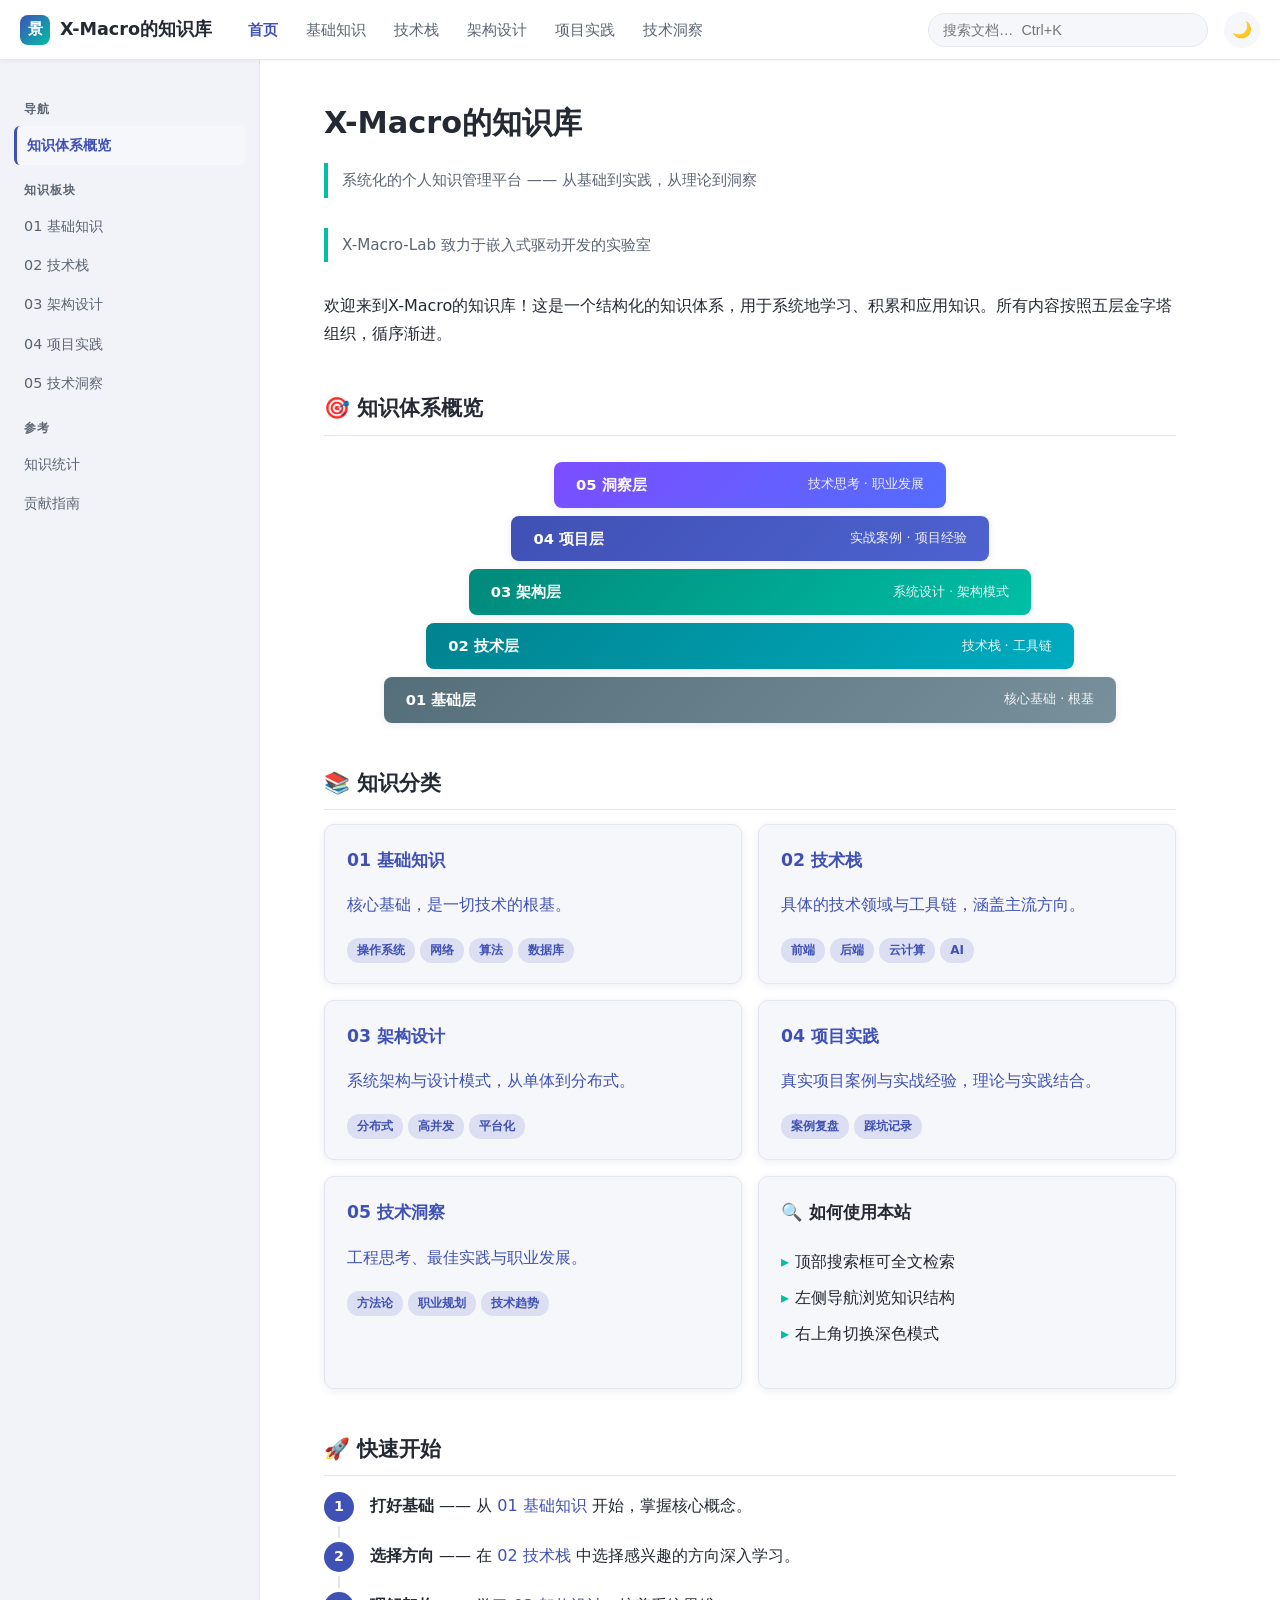
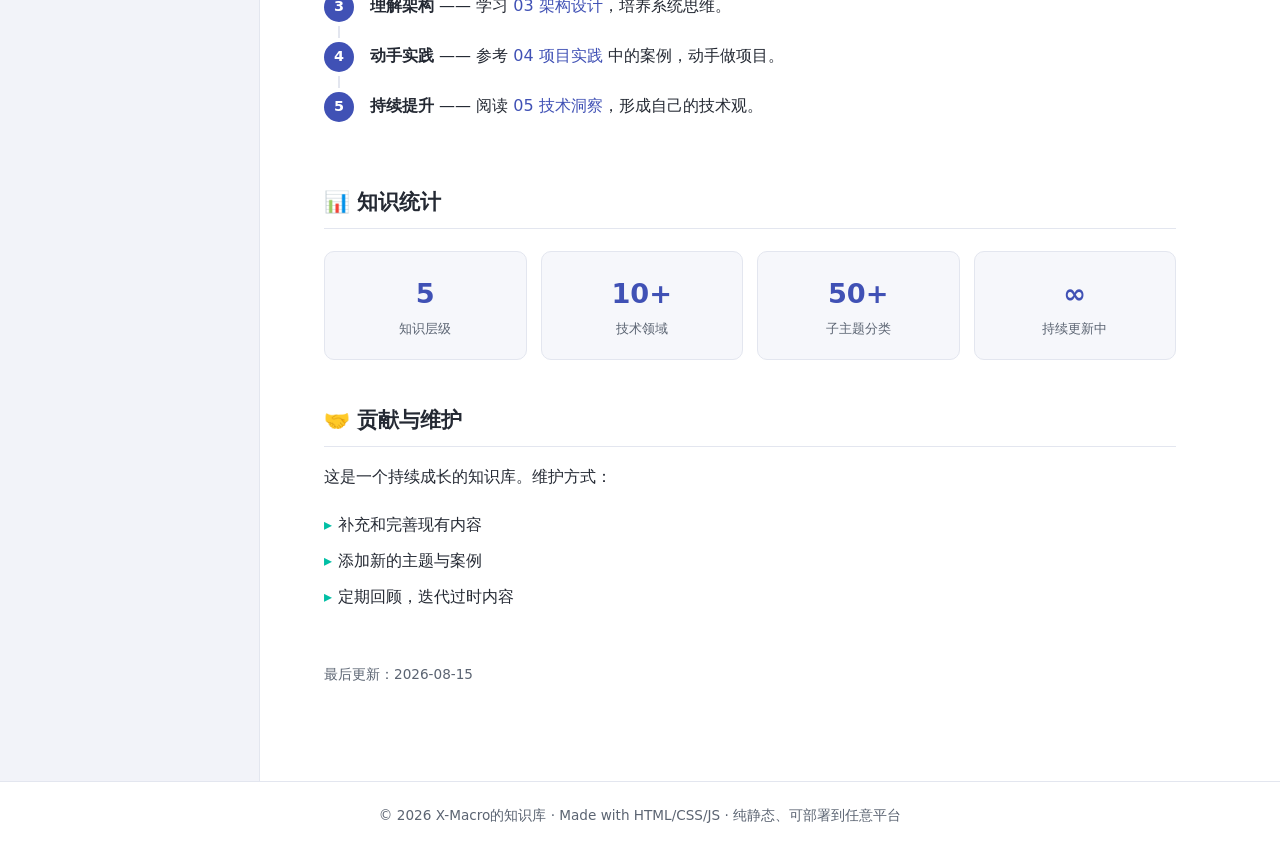
==== commit d130c25c: "Update index.html" ====
--- a/index.html
+++ b/index.html
@@ -45,7 +45,7 @@
     <main class="content">
       <h1 class="page-title">X-Macro的知识库</h1>
       <p class="page-sub">系统化的个人知识管理平台 —— 从基础到实践，从理论到洞察</p>
-      <p class="page-sub">X-Macro-Lab</p>
+      <p class="page-sub">X-Macro-Lab 致力于嵌入式驱动开发的实验室</p>
 
       <p>欢迎来到X-Macro的知识库！这是一个结构化的知识体系，用于系统地学习、积累和应用知识。所有内容按照五层金字塔组织，循序渐进。</p>
 
